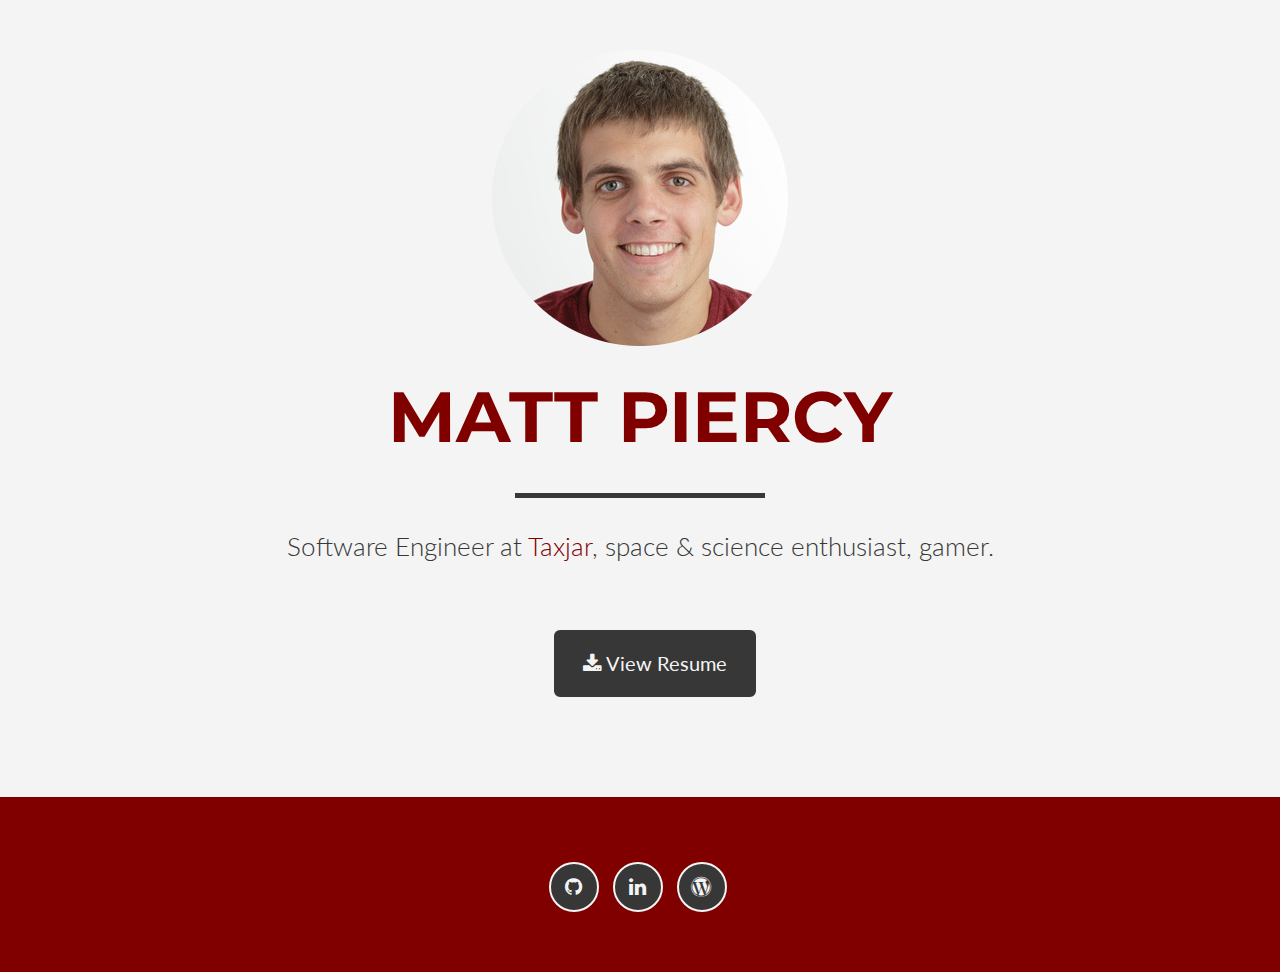
==== index.html @ 7c461374 "change company name" ====
<!DOCTYPE html>
<html lang="en">

<head>

  <meta charset="utf-8">
  <meta http-equiv="X-UA-Compatible" content="IE=edge">
  <meta name="viewport" content="width=device-width, initial-scale=1">
  <meta name="description" content="">
  <meta name="author" content="">

  <title>Matt Piercy</title>

  <!-- Bootstrap Core CSS - Uses Bootswatch Flatly Theme: http://bootswatch.com/flatly/ -->
  <link href="css/bootstrap.min.css" rel="stylesheet">

  <!-- Custom CSS -->
  <link href="css/main.css" rel="stylesheet">

  <!-- Custom Fonts -->
  <link href="font-awesome/css/font-awesome.min.css" rel="stylesheet" type="text/css">
  <link href="http://fonts.googleapis.com/css?family=Montserrat:400,700" rel="stylesheet" type="text/css">
  <link href="http://fonts.googleapis.com/css?family=Lato:400,700,400italic,700italic" rel="stylesheet" type="text/css">

</head>

<body class="index">

  <!-- Header -->
  <header>
    <div class="container">
      <div class="row">
        <div class="col-lg-12">
          <img class="img-responsive" src="img/profile.png" alt="">
          <div class="intro-text">
            <span class="name">Matt Piercy</span>
            <hr class="star-light">
            <span class="skills">Software Engineer at <a href="https://taxjar.com">Taxjar</a>, space &amp; science enthusiast, gamer.</span>
          </div>
        </div>
      </div>
      <div class="container">
        <div class="row">
          <div class="col-lg-8 col-lg-offset-2 text-center">
            <a href="https://s3-us-west-2.amazonaws.com/matt-piercy/resume.pdf" target="_blank" class="btn btn-lg btn-outline">
              <i class="fa fa-download"></i> View Resume
            </a>
          </div>
        </div>
      </div>
    </div>
  </header>

  <!-- Footer -->
  <footer class="text-center">
    <div class="footer-above">
      <div class="container">
        <div class="row">

          <div class="footer-col col-md-4 col-md-offset-4">
            <ul class="list-inline">
              <li>
                <a href="http://www.github.com/mpiercy827" class="btn-social btn-outline"><i class="fa fa-fw fa-github"></i></a>
              </li>
              <li>
                <a href="http://www.linkedin.com/in/mpiercy" class="btn-social btn-outline"><i class="fa fa-fw fa-linkedin"></i></a>
              </li>
              <li>
                <a href="http://mattpiercy.wordpress.com" class="btn-social btn-outline"><i class="fa fa-fw fa-wordpress"></i></a>
              </li>
            </ul>
          </div>
        </div>
      </div>
    </div>
  </footer>

  <script src="js/jquery.js"></script>
  <script src="js/bootstrap.min.js"></script>
  <script src="js/about.js"></script>


</body>

</html>
---- css/main.css ----
/*!
 * Start Bootstrap - Freelancer Bootstrap Theme (http://startbootstrap.com)
 * Code licensed under the Apache License v2.0.
 * For details, see http://www.apache.org/licenses/LICENSE-2.0.
 */

body {
  overflow-x: hidden;
}

p {
  font-size: 20px;
}

p.small {
  font-size: 16px;
}

a,
a:hover,
a:focus,
a:active,
a.active {
  outline: 0;
  color: #800000;
}

h1,
h2,
h3,
h4,
h5,
h6 {
  text-transform: uppercase;
  font-family: Montserrat,"Helvetica Neue",Helvetica,Arial,sans-serif;
  font-weight: 700;
}

hr.star-light {
  margin: 25px auto 30px;
  padding: 0;
  max-width: 250px;
  border: 0;
  border-top: solid 5px;
  text-align: center;
}

hr.star-light {
  border-color: #373737;
}

hr.star-light:after {
  color: #373737;
  background-color: #373737;
}

.img-centered {
  margin: 0 auto;
}

header {
  text-align: center;
  color: #373737;
  background: #f4f4f4;
}

header .container {
  padding-top: 50px;
  padding-bottom: 50px;
}

header img {
  display: block;
  margin: 0 auto 20px;
}

header .intro-text .name {
  color: #800000;
  display: block;
  text-transform: uppercase;
  font-family: Montserrat,"Helvetica Neue",Helvetica,Arial,sans-serif;
  font-size: 2em;
  font-weight: 700;
}

header .intro-text .skills {
  font-size: 1.25em;
  font-weight: 300;
}

@media(min-width:768px) {
  header .container {
    padding-top: 50;
    padding-bottom: 50px;
  }

  header .intro-text .name {
    font-size: 4.75em;
  }

  header .intro-text .skills {
    font-size: 1.75em;
  }
}

section {
  padding: 100px 0;
}

section h2 {
  margin: 0;
  font-size: 3em;
}

@media(max-width:767px) {
  section {
    padding: 75px 0;
  }

  section.first {
    padding-top: 75px;
  }
}

.btn-outline {
  margin-top: 15px;
  border: solid 2px #373737;
  font-size: 20px;
  color: #f4f4f4;
  background: #373737;
  transition: all .3s ease-in-out;
}

.btn-outline:hover,
.btn-outline:focus,
.btn-outline:active,
.btn-outline.active {
  border: solid 2px #373737;
  background: #f4f4f4;
  color: #373737;
}

footer {
  color: #373737;
}

footer h3 {
  margin-bottom: 30px;
}

footer .footer-above {
  padding-top: 50px;
  background: #800000;
}

footer .footer-col {
  margin-bottom: 50px;
}

footer .footer-below {
  padding: 25px 0;
  background: #f4f4f4;
}

.btn-social {
  display: inline-block;
  width: 50px;
  height: 50px;
  border: 2px solid #f4f4f4;
  border-radius: 100%;
  text-align: center;
  font-size: 20px;
  line-height: 45px;
}

.btn-social:hover,
.btn-social:hover,
.btn-social:hover,


.btn:focus,
.btn:active,
.btn.active {
  outline: 0;
}
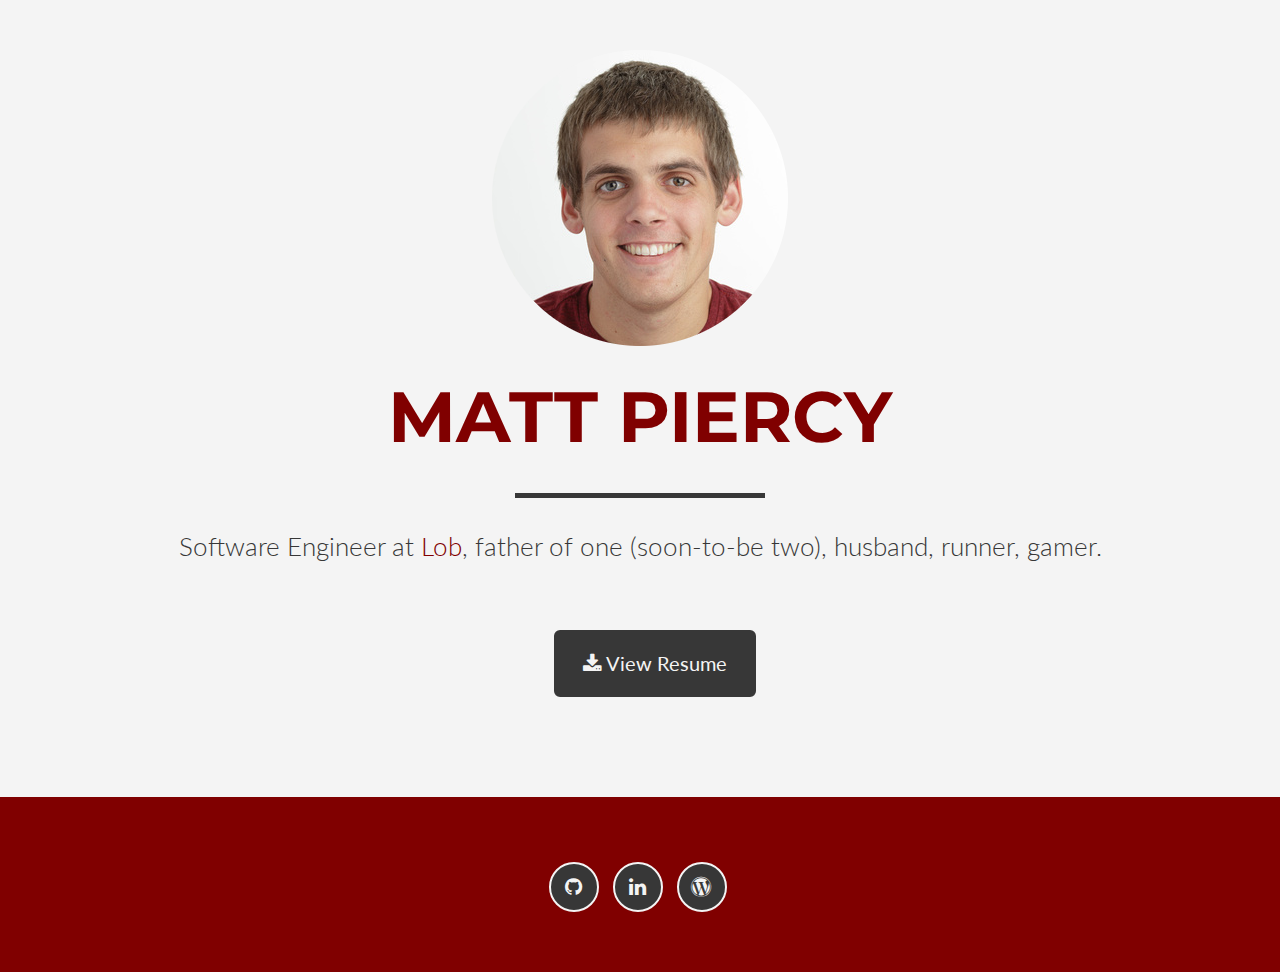
==== commit 449efae1: "update" ====
--- a/index.html
+++ b/index.html
@@ -35,7 +35,7 @@
           <div class="intro-text">
             <span class="name">Matt Piercy</span>
             <hr class="star-light">
-            <span class="skills">Software Engineer at <a href="https://taxjar.com">Taxjar</a>, space &amp; science enthusiast, gamer.</span>
+            <span class="skills">Software Engineer at <a href="https://lob.com">Lob</a>, father of one (soon-to-be two), husband, runner, gamer.</span>
           </div>
         </div>
       </div>
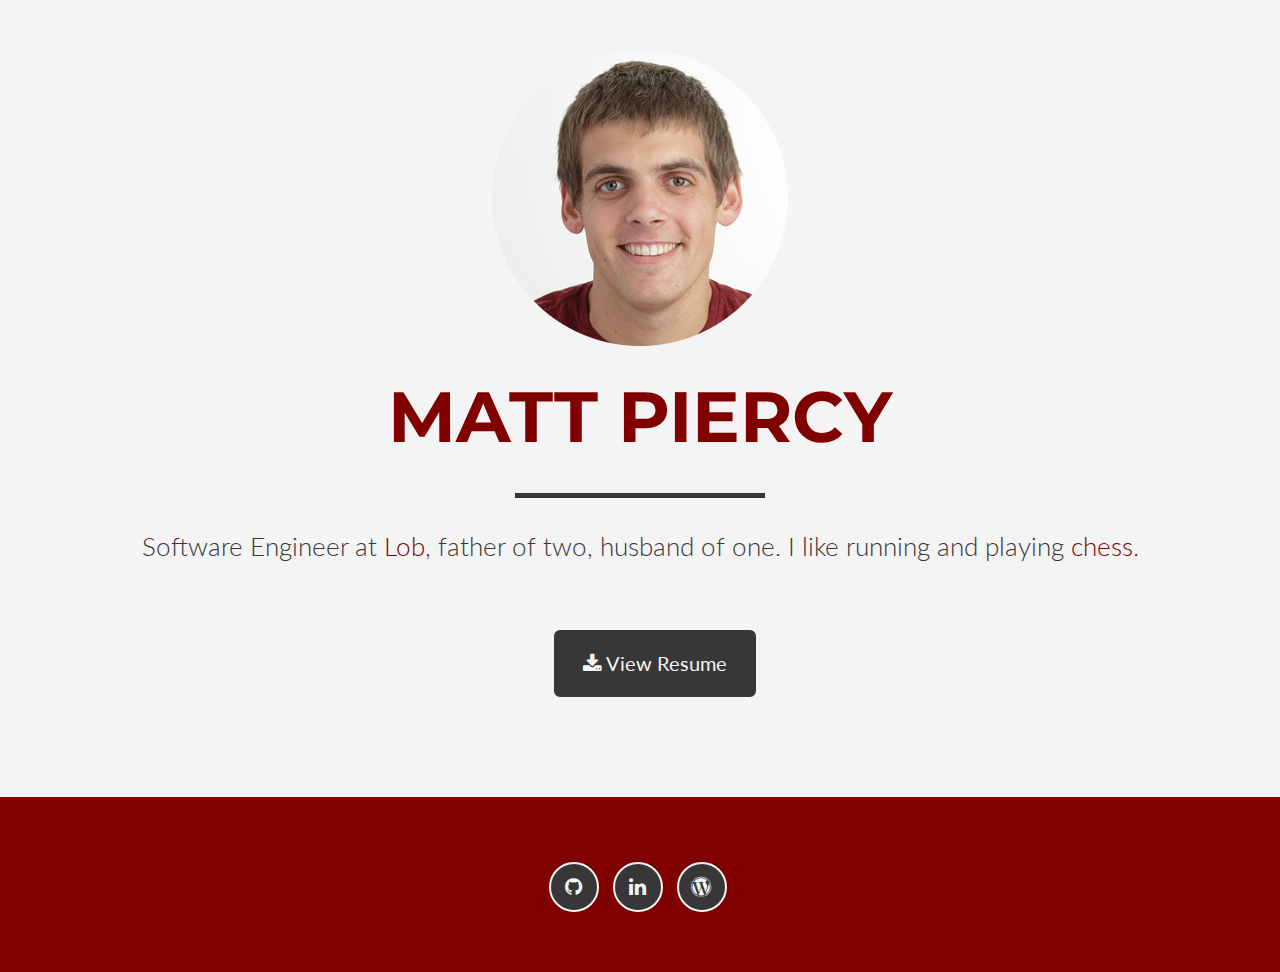
==== commit 78ddd998: "update" ====
--- a/index.html
+++ b/index.html
@@ -35,7 +35,7 @@
           <div class="intro-text">
             <span class="name">Matt Piercy</span>
             <hr class="star-light">
-            <span class="skills">Software Engineer at <a href="https://lob.com">Lob</a>, father of one (soon-to-be two), husband, runner, gamer.</span>
+            <span class="skills">Software Engineer at <a href="https://lob.com">Lob</a>, father of two, husband of one. I like running and playing <a href="https://www.chess.com/member/mattpiercy">chess</a>.</span>
           </div>
         </div>
       </div>
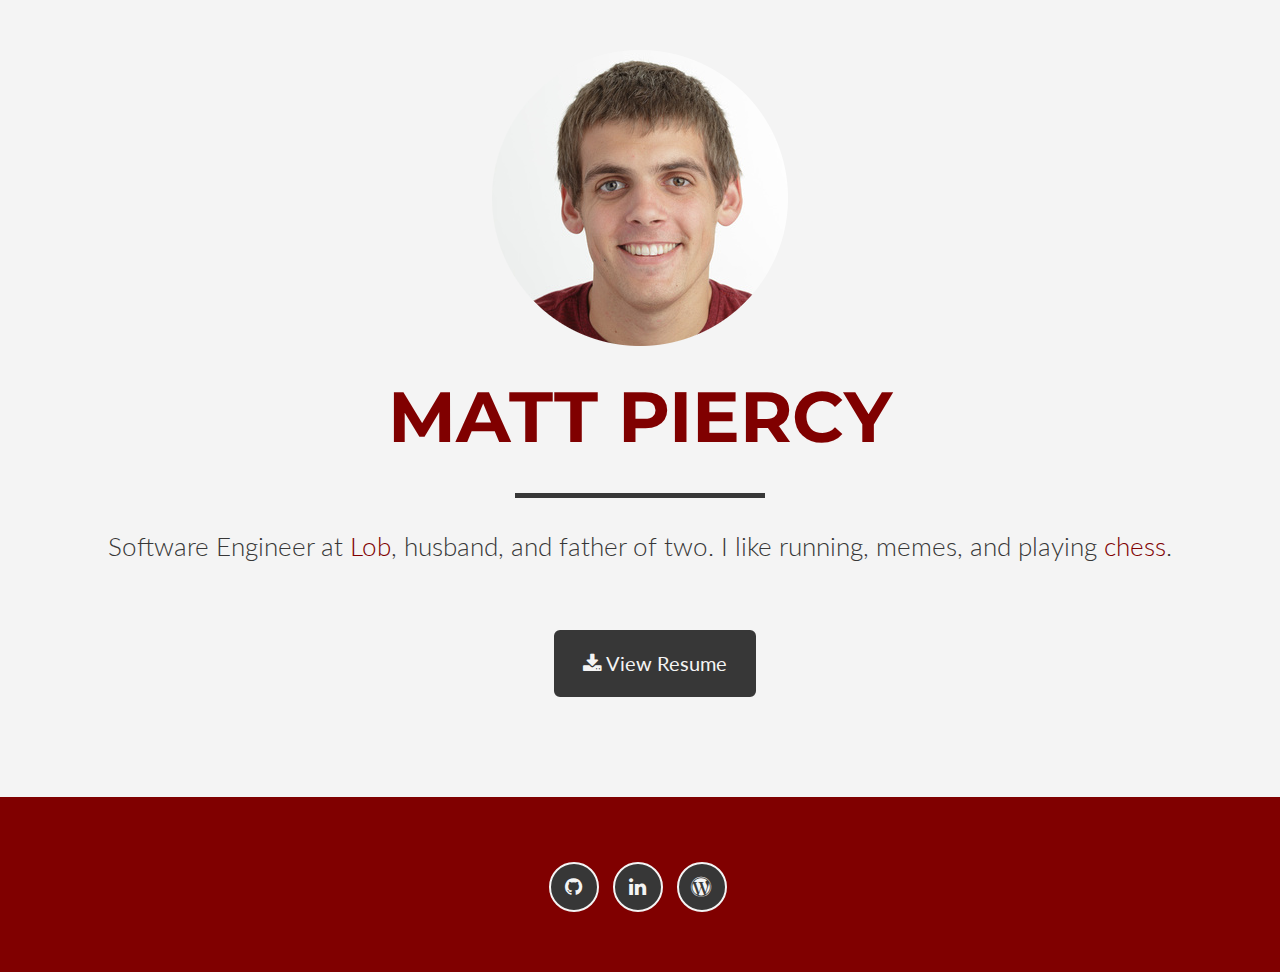
==== commit effd475e: "update again" ====
--- a/index.html
+++ b/index.html
@@ -35,7 +35,7 @@
           <div class="intro-text">
             <span class="name">Matt Piercy</span>
             <hr class="star-light">
-            <span class="skills">Software Engineer at <a href="https://lob.com">Lob</a>, father of two, husband of one. I like running and playing <a href="https://www.chess.com/member/mattpiercy">chess</a>.</span>
+            <span class="skills">Software Engineer at <a href="https://lob.com">Lob</a>, husband, and father of two. I like running, memes, and playing <a href="https://www.chess.com/member/mattpiercy">chess</a>.</span>
           </div>
         </div>
       </div>
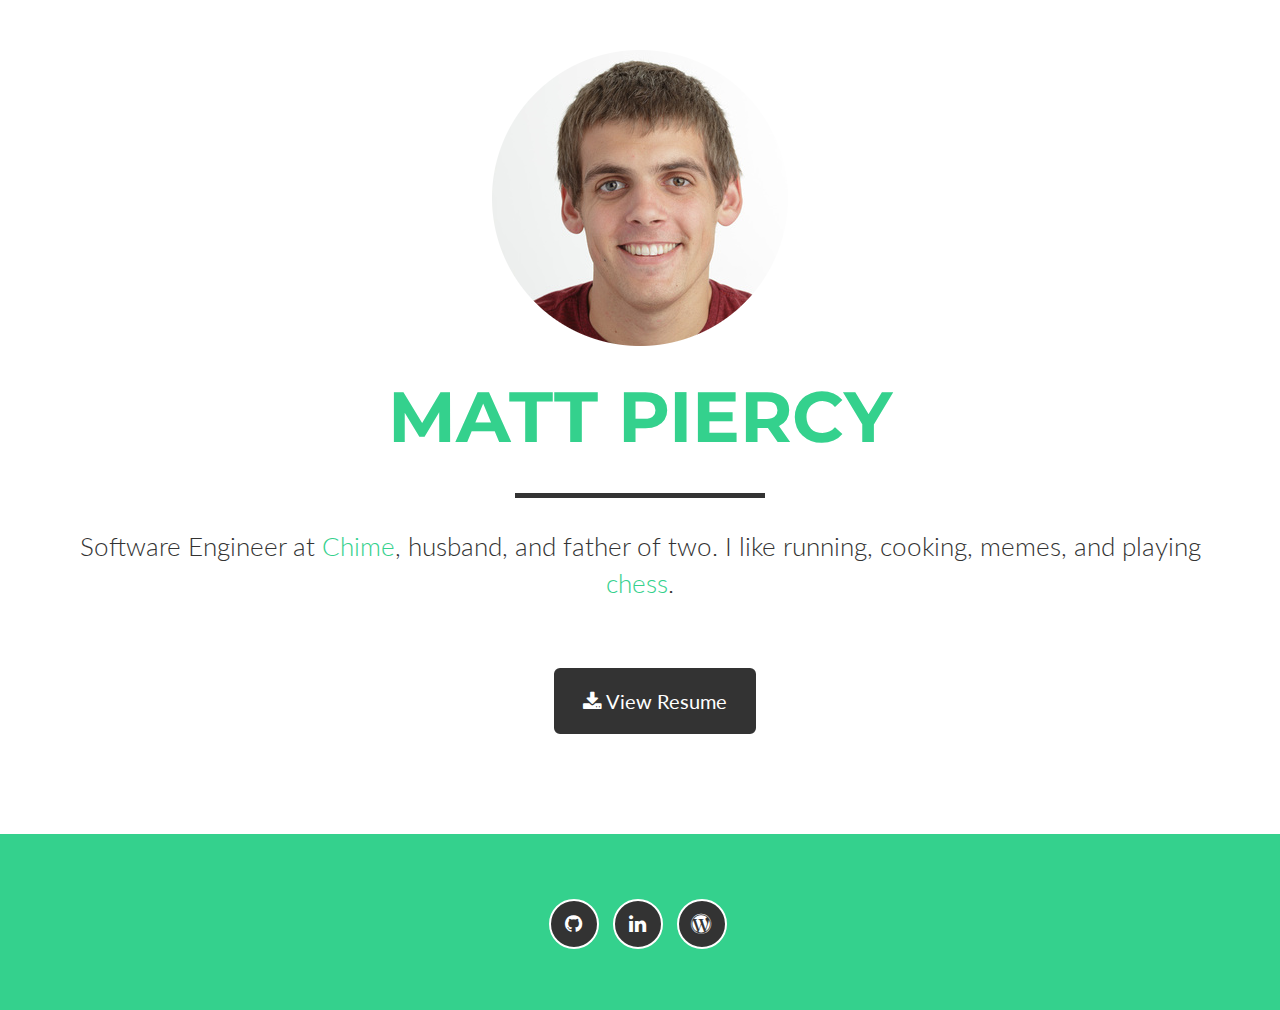
==== commit 0f9e8e47: "update" ====
--- a/index.html
+++ b/index.html
@@ -35,7 +35,7 @@
           <div class="intro-text">
             <span class="name">Matt Piercy</span>
             <hr class="star-light">
-            <span class="skills">Software Engineer at <a href="https://lob.com">Lob</a>, husband, and father of two. I like running, memes, and playing <a href="https://www.chess.com/member/mattpiercy">chess</a>.</span>
+            <span class="skills">Software Engineer at <a href="https://chime.com">Chime</a>, husband, and father of two. I like running, cooking, memes, and playing <a href="https://www.chess.com/member/mattpiercy">chess</a>.</span>
           </div>
         </div>
       </div>
--- a/css/main.css
+++ b/css/main.css
@@ -22,7 +22,7 @@
 a:active,
 a.active {
   outline: 0;
-  color: #800000;
+  color: #34D18D;
 }
 
 h1,
@@ -46,12 +46,12 @@
 }
 
 hr.star-light {
-  border-color: #373737;
+  border-color: #333333;
 }
 
 hr.star-light:after {
-  color: #373737;
-  background-color: #373737;
+  color: #333333;
+  background-color: #333333;
 }
 
 .img-centered {
@@ -60,8 +60,8 @@
 
 header {
   text-align: center;
-  color: #373737;
-  background: #f4f4f4;
+  color: #333333;
+  background: #ffffff;
 }
 
 header .container {
@@ -75,7 +75,7 @@
 }
 
 header .intro-text .name {
-  color: #800000;
+  color: #34D18D;
   display: block;
   text-transform: uppercase;
   font-family: Montserrat,"Helvetica Neue",Helvetica,Arial,sans-serif;
@@ -124,10 +124,10 @@
 
 .btn-outline {
   margin-top: 15px;
-  border: solid 2px #373737;
+  border: solid 2px #333333;
   font-size: 20px;
-  color: #f4f4f4;
-  background: #373737;
+  color: #ffffff;
+  background: #333333;
   transition: all .3s ease-in-out;
 }
 
@@ -135,13 +135,13 @@
 .btn-outline:focus,
 .btn-outline:active,
 .btn-outline.active {
-  border: solid 2px #373737;
-  background: #f4f4f4;
-  color: #373737;
+  border: solid 2px #333333;
+  background: #ffffff;
+  color: #333333;
 }
 
 footer {
-  color: #373737;
+  color: #333333;
 }
 
 footer h3 {
@@ -150,7 +150,7 @@
 
 footer .footer-above {
   padding-top: 50px;
-  background: #800000;
+  background: #34D18D;
 }
 
 footer .footer-col {
@@ -159,14 +159,14 @@
 
 footer .footer-below {
   padding: 25px 0;
-  background: #f4f4f4;
+  background: #ffffff;
 }
 
 .btn-social {
   display: inline-block;
   width: 50px;
   height: 50px;
-  border: 2px solid #f4f4f4;
+  border: 2px solid #ffffff;
   border-radius: 100%;
   text-align: center;
   font-size: 20px;
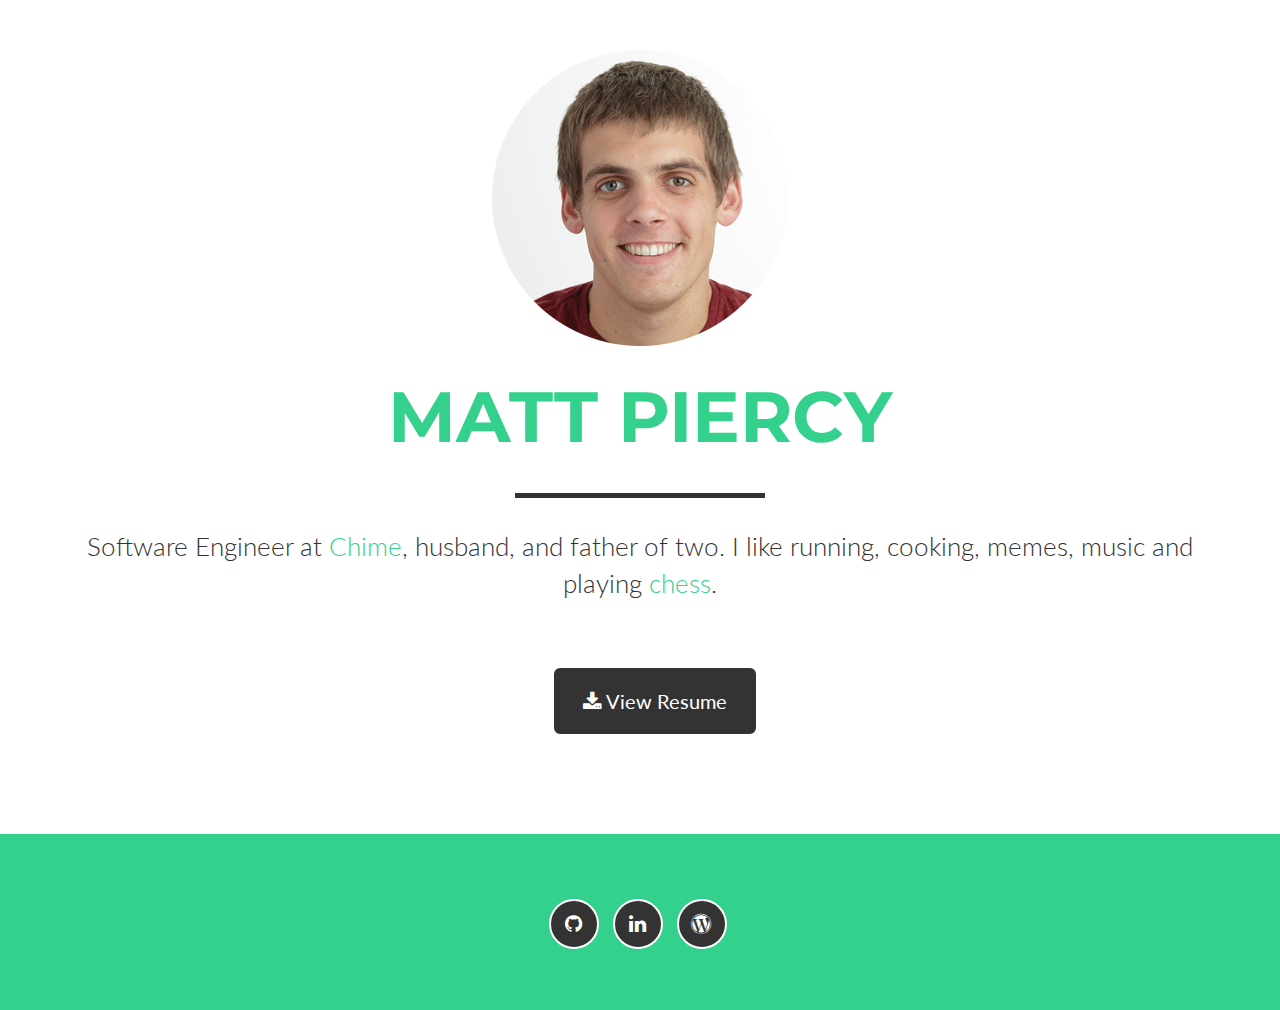
==== commit b85d5fb9: "another update" ====
--- a/index.html
+++ b/index.html
@@ -35,7 +35,7 @@
           <div class="intro-text">
             <span class="name">Matt Piercy</span>
             <hr class="star-light">
-            <span class="skills">Software Engineer at <a href="https://chime.com">Chime</a>, husband, and father of two. I like running, cooking, memes, and playing <a href="https://www.chess.com/member/mattpiercy">chess</a>.</span>
+            <span class="skills">Software Engineer at <a href="https://chime.com">Chime</a>, husband, and father of two. I like running, cooking, memes, music and playing <a href="https://www.chess.com/member/mattpiercy">chess</a>.</span>
           </div>
         </div>
       </div>
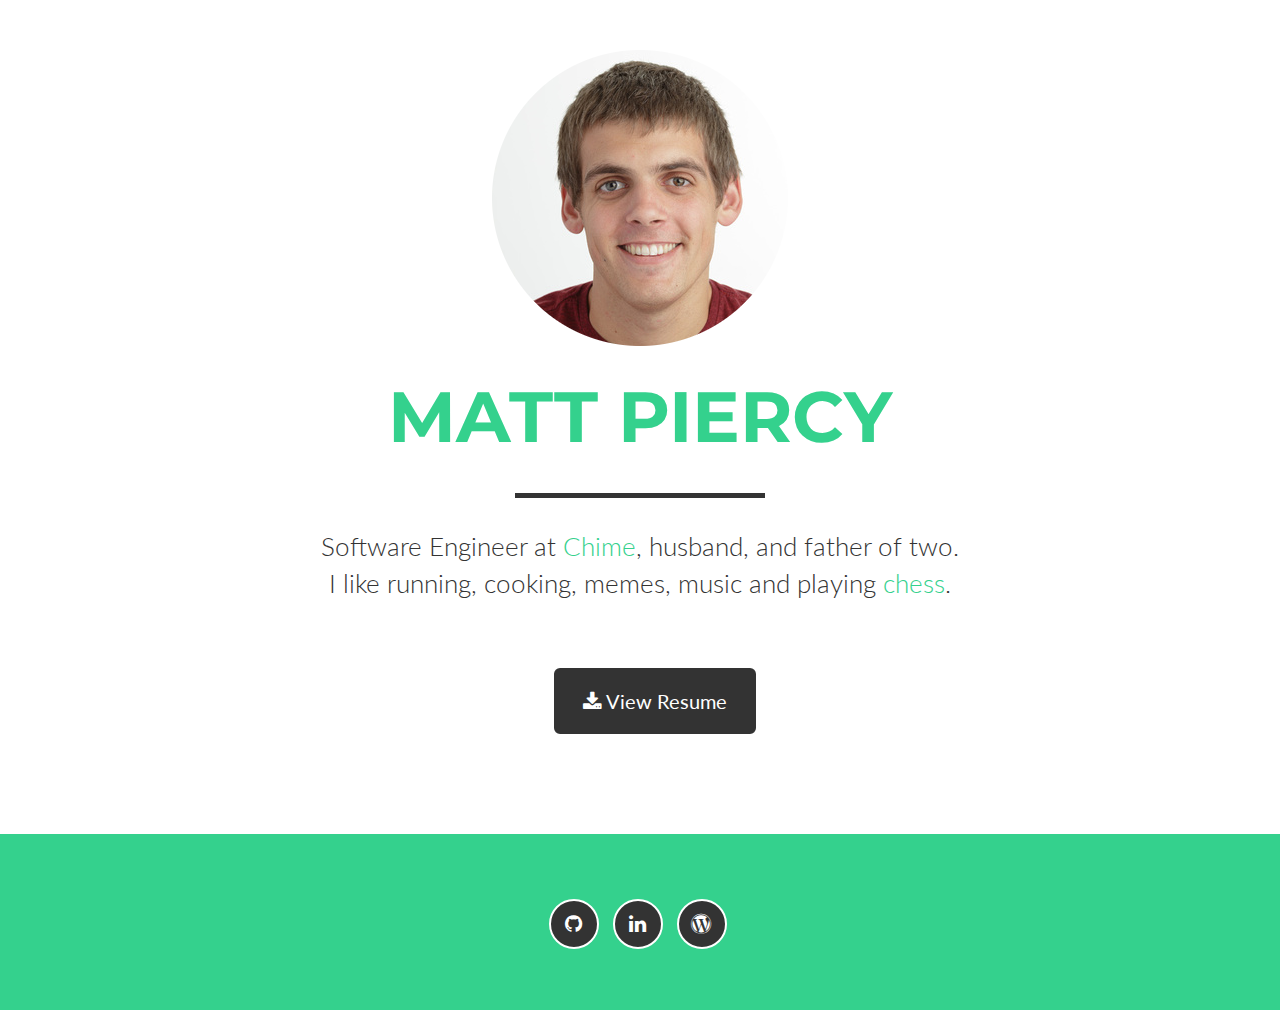
==== commit 5c3dc406: "another update" ====
--- a/index.html
+++ b/index.html
@@ -35,7 +35,9 @@
           <div class="intro-text">
             <span class="name">Matt Piercy</span>
             <hr class="star-light">
-            <span class="skills">Software Engineer at <a href="https://chime.com">Chime</a>, husband, and father of two. I like running, cooking, memes, music and playing <a href="https://www.chess.com/member/mattpiercy">chess</a>.</span>
+            <span class="skills">Software Engineer at <a href="https://chime.com">Chime</a>, husband, and father of two.</span>
+            <br>
+            <span class="skills">I like running, cooking, memes, music and playing <a href="https://www.chess.com/member/mattpiercy">chess</a>.</span>
           </div>
         </div>
       </div>
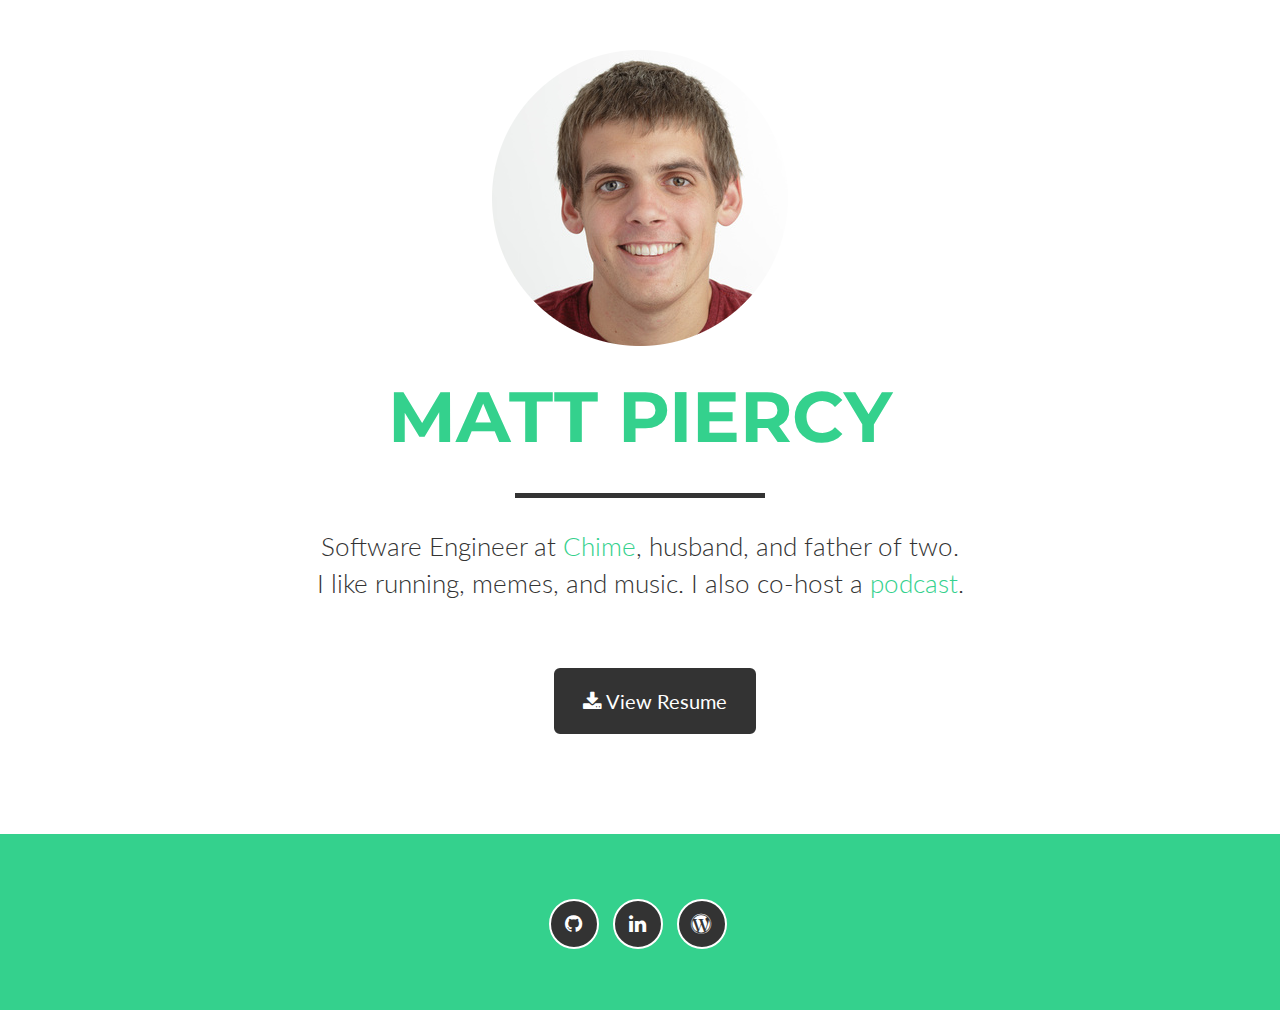
==== commit 1d2d9dd1: "Update index.html" ====
--- a/index.html
+++ b/index.html
@@ -37,7 +37,7 @@
             <hr class="star-light">
             <span class="skills">Software Engineer at <a href="https://chime.com">Chime</a>, husband, and father of two.</span>
             <br>
-            <span class="skills">I like running, cooking, memes, music and playing <a href="https://www.chess.com/member/mattpiercy">chess</a>.</span>
+            <span class="skills">I like running, memes, and music. I also co-host a <a href="https://open.spotify.com/show/7Hg566WtLVre5VNal7eAUE?si=458718393f7d4801">podcast</a>.</span>
           </div>
         </div>
       </div>
